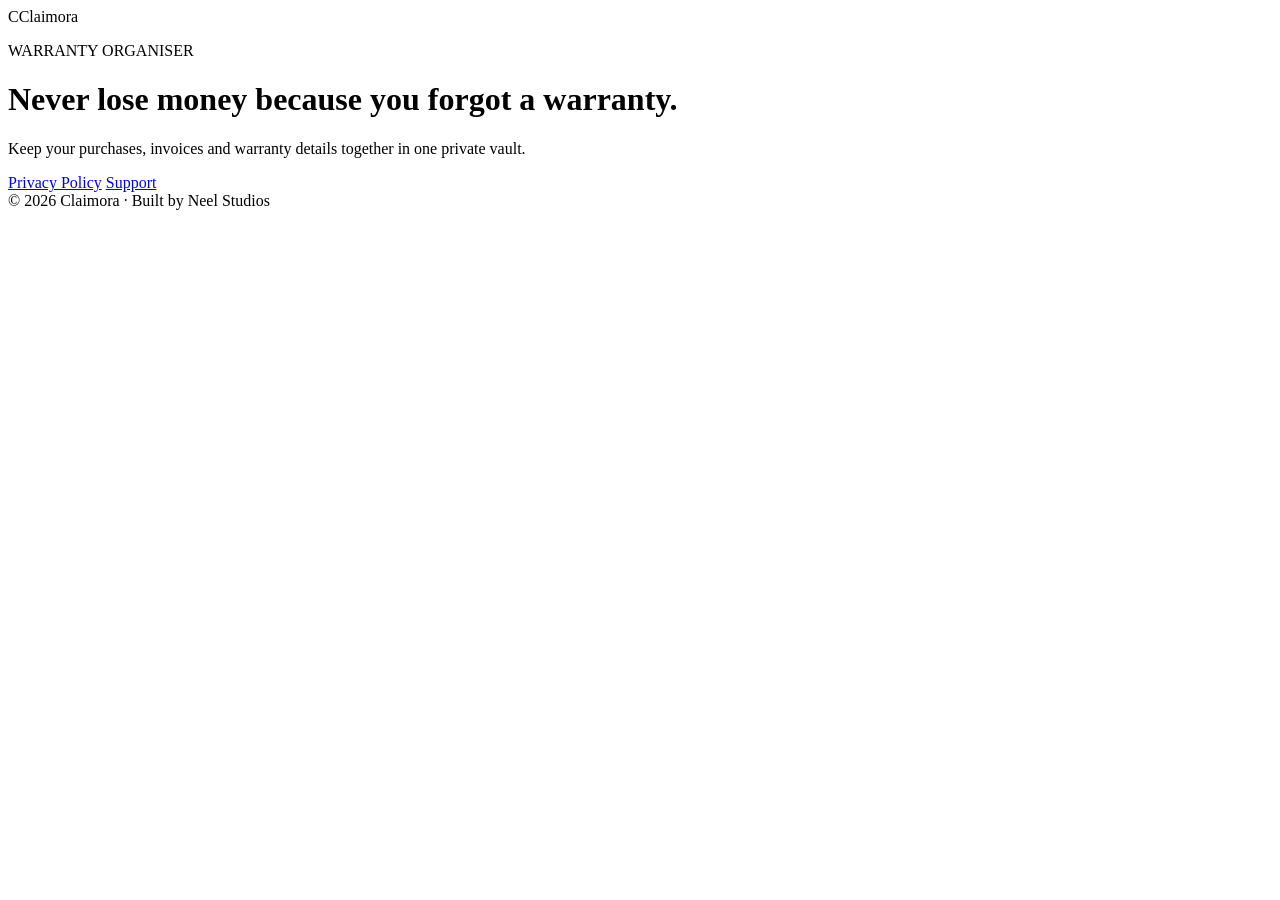
==== index.html @ 6697b38b "Add Claimora website homepage" ====
<!doctype html>
<html lang="en-AU">
<head>
  <meta charset="utf-8">
  <meta name="viewport" content="width=device-width, initial-scale=1">
  <meta name="description" content="Claimora — keep your purchases, invoices and warranty details together in one private vault.">
  <title>Claimora</title>
  <link rel="stylesheet" href="assets/style.css">
</head>
<body>
  <main class="shell hero">
    <div class="brand"><span class="brand-mark">C</span><span>Claimora</span></div>
    <p class="eyebrow">WARRANTY ORGANISER</p>
    <h1>Never lose money because you forgot a warranty.</h1>
    <p class="lead">Keep your purchases, invoices and warranty details together in one private vault.</p>
    <div class="actions">
      <a class="button" href="privacy/">Privacy Policy</a>
      <a class="button secondary" href="support/">Support</a>
    </div>
  </main>
  <footer class="shell footer">© 2026 Claimora · Built by Neel Studios</footer>
</body>
</html>
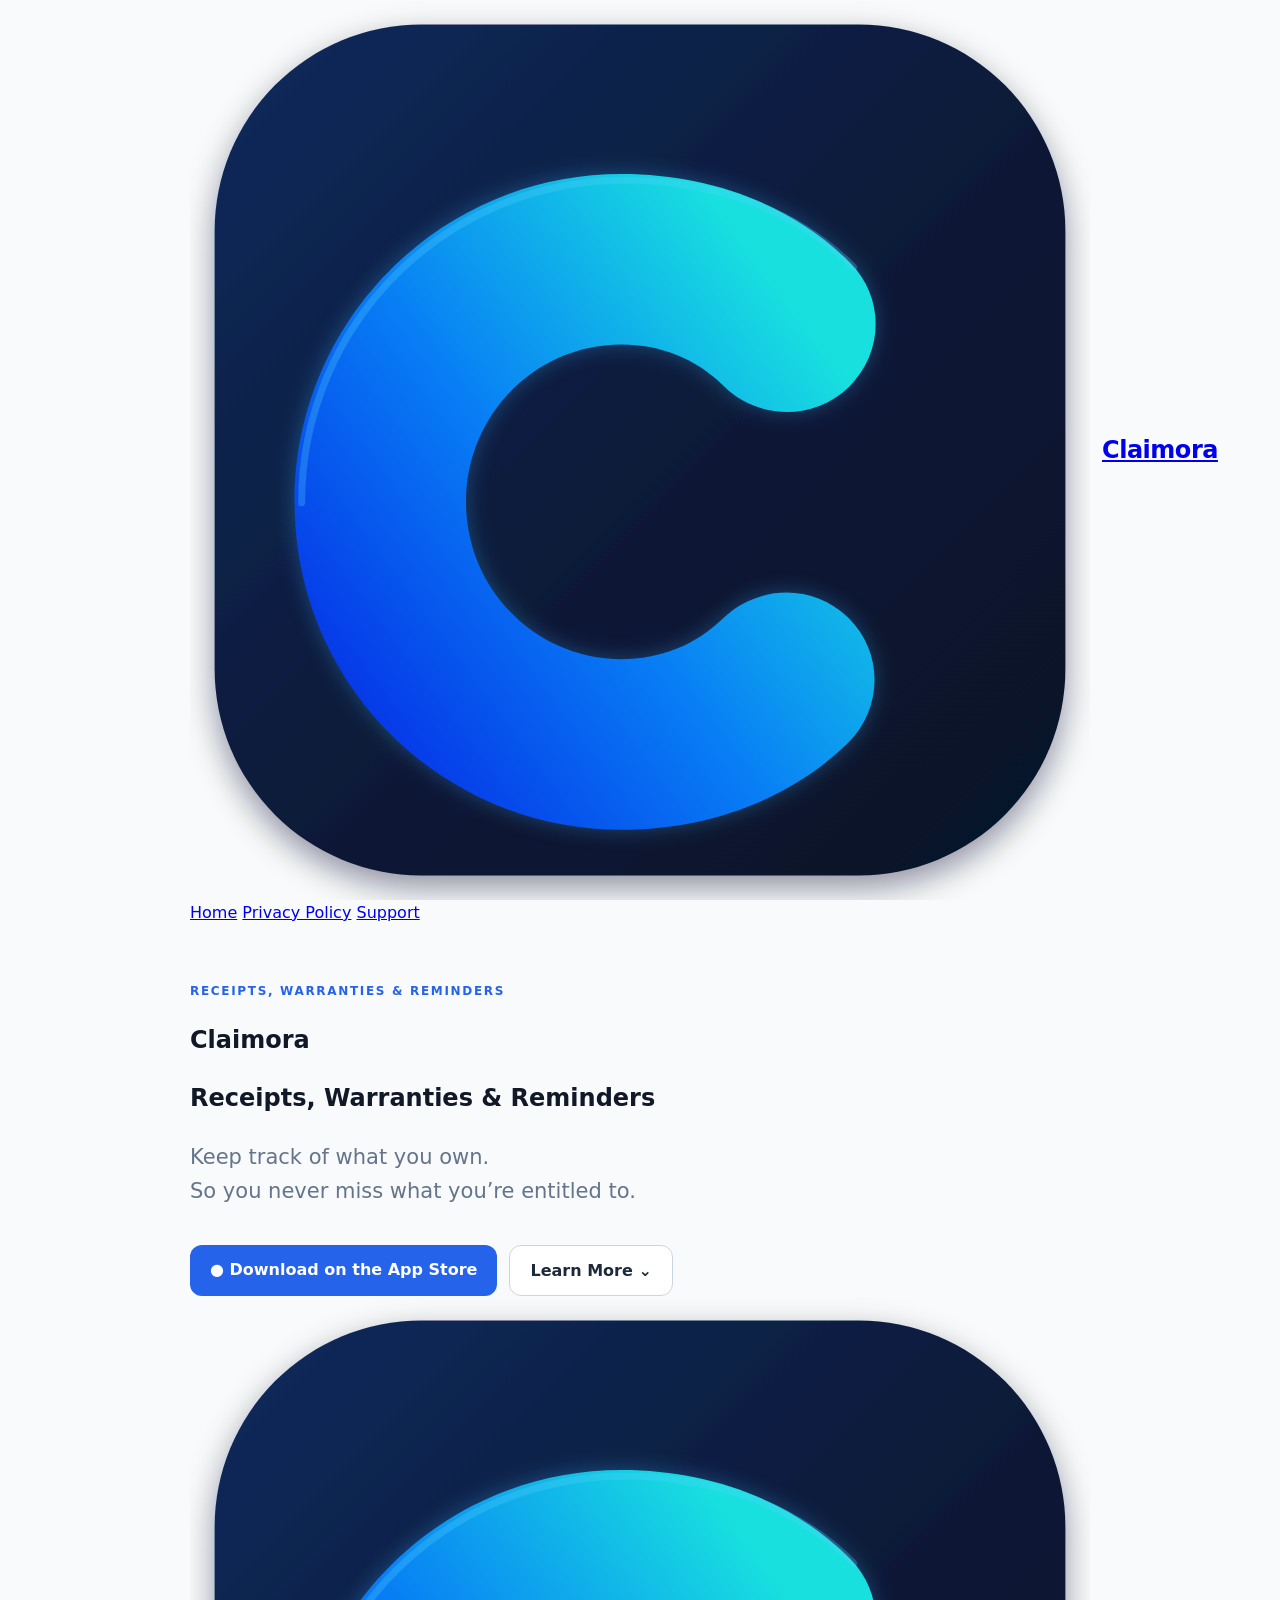
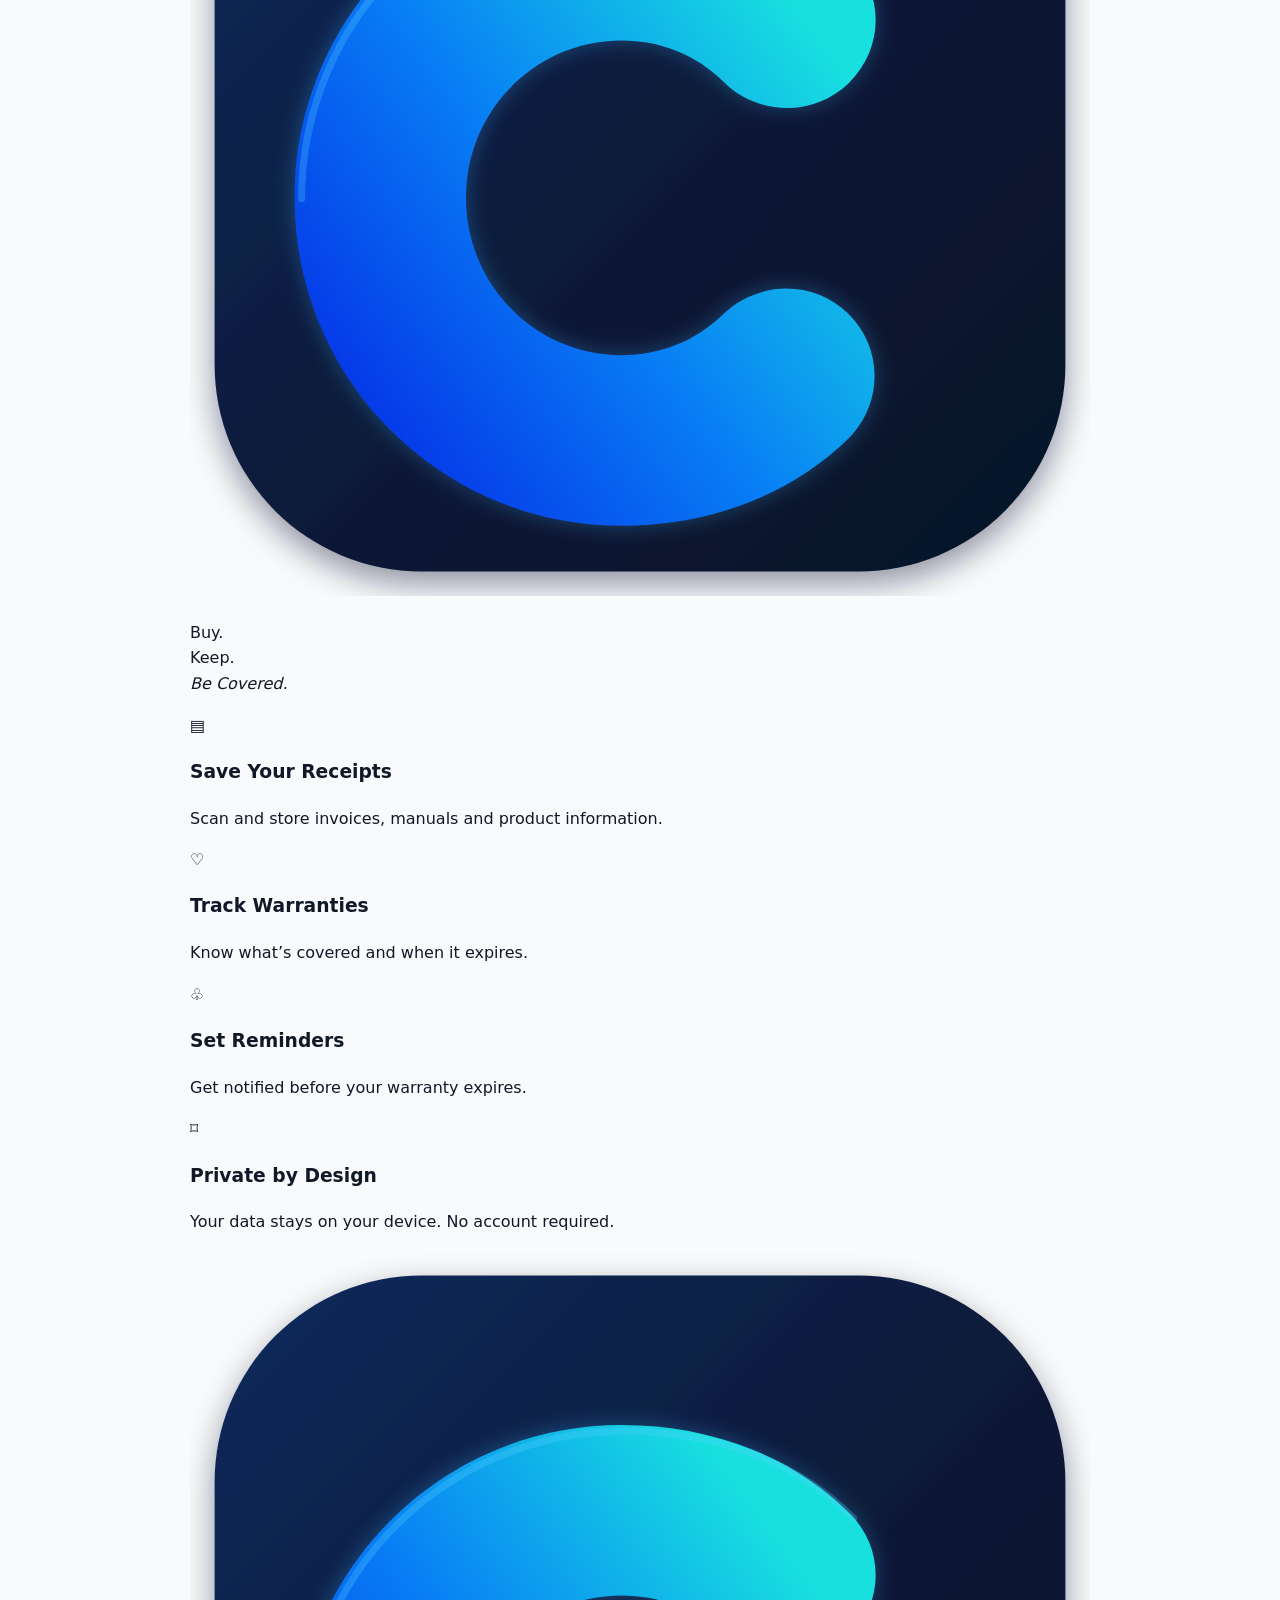
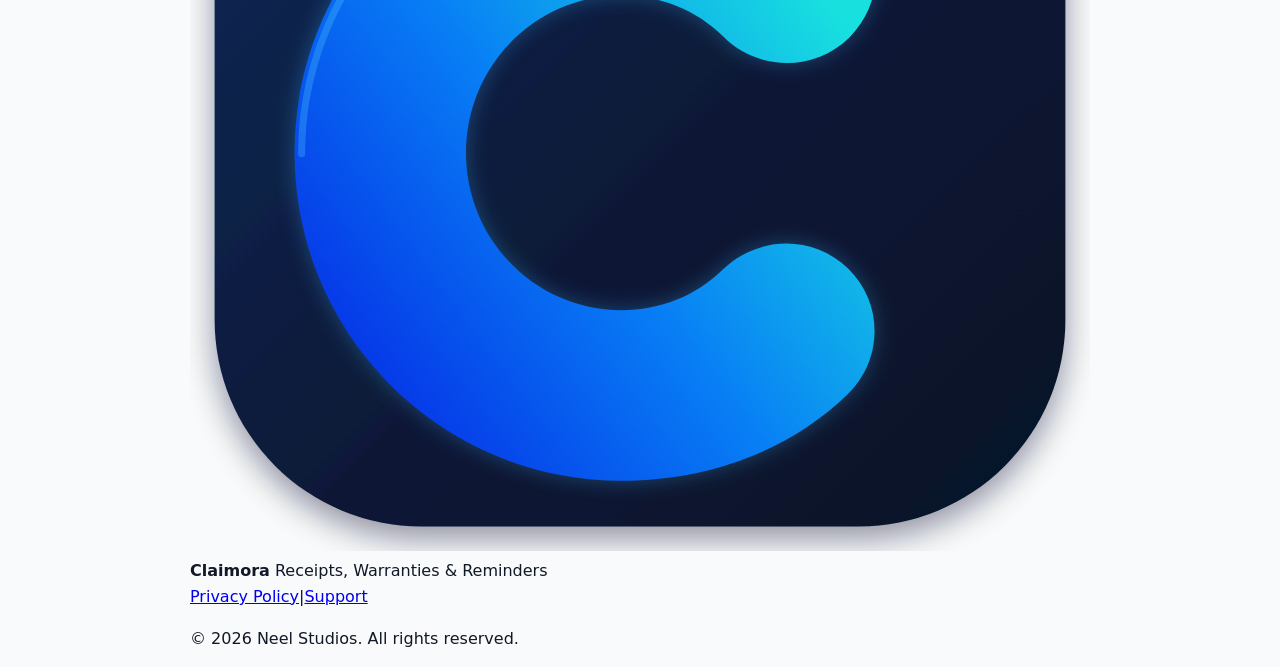
==== commit 161c9f13: "Redesign Claimora homepage" ====
--- a/index.html
+++ b/index.html
@@ -3,21 +3,87 @@
 <head>
   <meta charset="utf-8">
   <meta name="viewport" content="width=device-width, initial-scale=1">
-  <meta name="description" content="Claimora — keep your purchases, invoices and warranty details together in one private vault.">
-  <title>Claimora</title>
+  <meta name="description" content="Claimora — receipts, warranties and reminders, kept together in one private vault.">
+  <title>Claimora — Receipts, Warranties &amp; Reminders</title>
+  <link rel="icon" href="assets/claimora-logo.svg" type="image/svg+xml">
   <link rel="stylesheet" href="assets/style.css">
 </head>
 <body>
-  <main class="shell hero">
-    <div class="brand"><span class="brand-mark">C</span><span>Claimora</span></div>
-    <p class="eyebrow">WARRANTY ORGANISER</p>
-    <h1>Never lose money because you forgot a warranty.</h1>
-    <p class="lead">Keep your purchases, invoices and warranty details together in one private vault.</p>
-    <div class="actions">
-      <a class="button" href="privacy/">Privacy Policy</a>
-      <a class="button secondary" href="support/">Support</a>
+  <header class="site-header">
+    <div class="shell nav">
+      <a class="brand" href="./" aria-label="Claimora home">
+        <img class="brand-logo" src="assets/claimora-logo.svg" alt="Claimora logo">
+        <span>Claimora</span>
+      </a>
+      <nav aria-label="Main navigation">
+        <a class="active" href="./">Home</a>
+        <a href="privacy/">Privacy Policy</a>
+        <a href="support/">Support</a>
+      </nav>
     </div>
+  </header>
+
+  <main>
+    <section class="hero-section">
+      <div class="shell hero-grid">
+        <div class="hero-copy">
+          <p class="eyebrow">RECEIPTS, WARRANTIES &amp; REMINDERS</p>
+          <h1>Claimora</h1>
+          <h2>Receipts, Warranties &amp; Reminders</h2>
+          <p class="lead">Keep track of what you own.<br>So you never miss what you’re entitled to.</p>
+          <div class="actions">
+            <span class="button app-store"><span class="apple-mark" aria-hidden="true">●</span> Download on the App Store</span>
+            <a class="button secondary" href="#features">Learn More <span aria-hidden="true">⌄</span></a>
+          </div>
+        </div>
+
+        <div class="hero-visual" aria-label="Claimora app icon and tagline">
+          <img src="assets/claimora-logo.svg" alt="Claimora app icon">
+          <p>Buy.<br>Keep.<br><em>Be Covered.</em></p>
+        </div>
+      </div>
+    </section>
+
+    <section id="features" class="features-section">
+      <div class="shell feature-grid">
+        <article class="feature-card receipt">
+          <div class="feature-icon" aria-hidden="true">▤</div>
+          <h3>Save Your Receipts</h3>
+          <p>Scan and store invoices, manuals and product information.</p>
+        </article>
+        <article class="feature-card warranty">
+          <div class="feature-icon" aria-hidden="true">♡</div>
+          <h3>Track Warranties</h3>
+          <p>Know what’s covered and when it expires.</p>
+        </article>
+        <article class="feature-card reminders">
+          <div class="feature-icon" aria-hidden="true">♧</div>
+          <h3>Set Reminders</h3>
+          <p>Get notified before your warranty expires.</p>
+        </article>
+        <article class="feature-card privacy">
+          <div class="feature-icon" aria-hidden="true">⌑</div>
+          <h3>Private by Design</h3>
+          <p>Your data stays on your device. No account required.</p>
+        </article>
+      </div>
+    </section>
   </main>
-  <footer class="shell footer">© 2026 Claimora · Built by Neel Studios</footer>
+
+  <footer class="site-footer">
+    <div class="shell footer-grid">
+      <div class="footer-brand">
+        <img src="assets/claimora-logo.svg" alt="Claimora logo">
+        <div>
+          <strong>Claimora</strong>
+          <span>Receipts, Warranties &amp; Reminders</span>
+        </div>
+      </div>
+      <div class="footer-right">
+        <div><a href="privacy/">Privacy Policy</a><span>|</span><a href="support/">Support</a></div>
+        <p>© 2026 Neel Studios. All rights reserved.</p>
+      </div>
+    </div>
+  </footer>
 </body>
 </html>
--- a/assets/style.css
+++ b/assets/style.css
@@ -0,0 +1 @@
+:root{font-family:-apple-system,BlinkMacSystemFont,"SF Pro Display","SF Pro Text",system-ui,sans-serif;color:#111827;background:#f8fafc;line-height:1.6}*{box-sizing:border-box}body{margin:0;min-height:100vh}.shell{width:min(900px,calc(100% - 40px));margin:0 auto}.hero{min-height:calc(100vh - 72px);display:flex;flex-direction:column;justify-content:center;padding:72px 0}.brand{display:flex;align-items:center;gap:12px;font-size:24px;font-weight:700;letter-spacing:-.02em}.brand-mark{width:42px;height:42px;display:grid;place-items:center;border-radius:12px;background:#2563eb;color:white;font-weight:800}.eyebrow{margin:56px 0 12px;font-size:12px;font-weight:700;letter-spacing:.14em;color:#2563eb}.hero h1{max-width:760px;margin:0;font-size:clamp(42px,7vw,72px);line-height:1.02;letter-spacing:-.045em}.lead{max-width:650px;margin:24px 0 0;font-size:21px;color:#64748b}.actions{display:flex;gap:12px;margin-top:36px;flex-wrap:wrap}.button{display:inline-block;padding:12px 20px;border-radius:12px;background:#2563eb;color:white;text-decoration:none;font-weight:650}.button.secondary{background:white;color:#1e293b;border:1px solid #cbd5e1}.page{padding:64px 0 80px}.page h1{font-size:48px;line-height:1.1;letter-spacing:-.035em;margin:28px 0 10px}.page h2{margin-top:42px;font-size:25px;line-height:1.25}.page p,.page li{font-size:17px;color:#334155}.page .muted{color:#64748b;font-size:15px}.page a{color:#2563eb}.footer{padding:24px 0 36px;color:#64748b;font-size:14px;border-top:1px solid #e2e8f0}.back{color:#2563eb;text-decoration:none;font-weight:600}.card{margin-top:28px;padding:24px;border:1px solid #e2e8f0;border-radius:16px;background:white}@media(max-width:600px){.shell{width:min(100% - 28px,900px)}.hero{padding:48px 0}.eyebrow{margin-top:44px}.lead{font-size:18px}.page{padding:42px 0 60px}.page h1{font-size:38px}.page p,.page li{font-size:16px}}
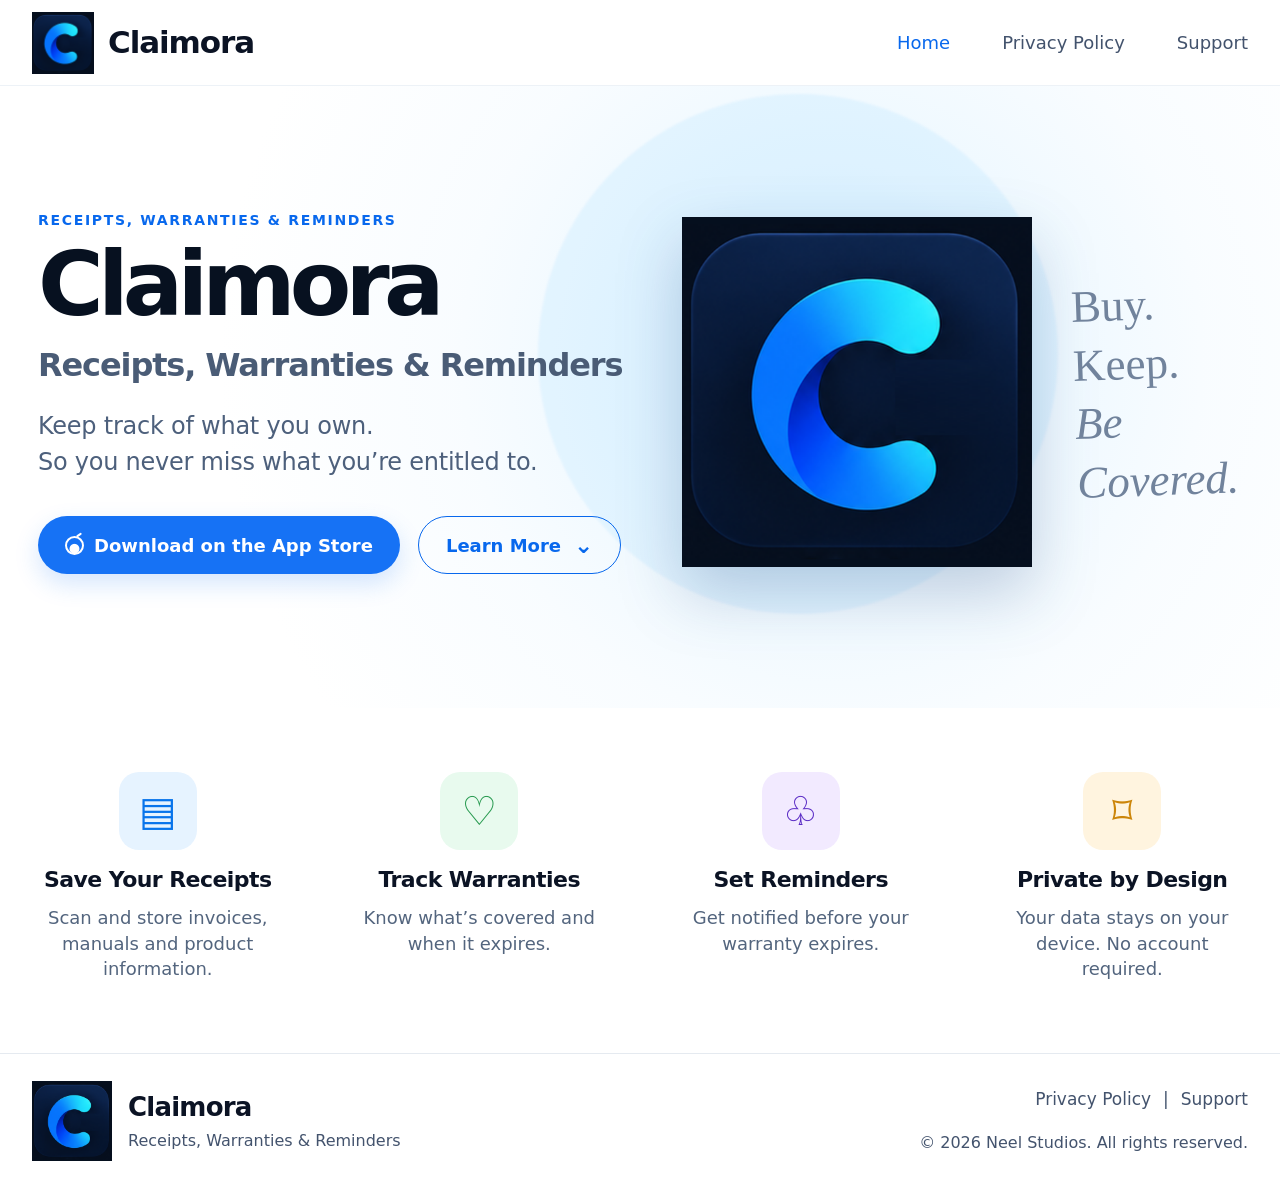
==== commit 1fe54ab3: "Use supplied Claimora PNG logo" ====
--- a/index.html
+++ b/index.html
@@ -5,14 +5,14 @@
   <meta name="viewport" content="width=device-width, initial-scale=1">
   <meta name="description" content="Claimora — receipts, warranties and reminders, kept together in one private vault.">
   <title>Claimora — Receipts, Warranties &amp; Reminders</title>
-  <link rel="icon" href="assets/claimora-logo.svg" type="image/svg+xml">
+  <link rel="icon" href="assets/logo/claimora-icon.png" type="image/png">
   <link rel="stylesheet" href="assets/style.css">
 </head>
 <body>
   <header class="site-header">
     <div class="shell nav">
       <a class="brand" href="./" aria-label="Claimora home">
-        <img class="brand-logo" src="assets/claimora-logo.svg" alt="Claimora logo">
+        <img class="brand-logo" src="assets/logo/claimora-icon.png" alt="Claimora logo">
         <span>Claimora</span>
       </a>
       <nav aria-label="Main navigation">
@@ -38,7 +38,7 @@
         </div>
 
         <div class="hero-visual" aria-label="Claimora app icon and tagline">
-          <img src="assets/claimora-logo.svg" alt="Claimora app icon">
+          <img src="assets/logo/claimora-icon.png" alt="Claimora app icon">
           <p>Buy.<br>Keep.<br><em>Be Covered.</em></p>
         </div>
       </div>
@@ -73,7 +73,7 @@
   <footer class="site-footer">
     <div class="shell footer-grid">
       <div class="footer-brand">
-        <img src="assets/claimora-logo.svg" alt="Claimora logo">
+        <img src="assets/logo/claimora-icon.png" alt="Claimora logo">
         <div>
           <strong>Claimora</strong>
           <span>Receipts, Warranties &amp; Reminders</span>
--- a/assets/style.css
+++ b/assets/style.css
@@ -1 +1 @@
-:root{font-family:-apple-system,BlinkMacSystemFont,"SF Pro Display","SF Pro Text",system-ui,sans-serif;color:#111827;background:#f8fafc;line-height:1.6}*{box-sizing:border-box}body{margin:0;min-height:100vh}.shell{width:min(900px,calc(100% - 40px));margin:0 auto}.hero{min-height:calc(100vh - 72px);display:flex;flex-direction:column;justify-content:center;padding:72px 0}.brand{display:flex;align-items:center;gap:12px;font-size:24px;font-weight:700;letter-spacing:-.02em}.brand-mark{width:42px;height:42px;display:grid;place-items:center;border-radius:12px;background:#2563eb;color:white;font-weight:800}.eyebrow{margin:56px 0 12px;font-size:12px;font-weight:700;letter-spacing:.14em;color:#2563eb}.hero h1{max-width:760px;margin:0;font-size:clamp(42px,7vw,72px);line-height:1.02;letter-spacing:-.045em}.lead{max-width:650px;margin:24px 0 0;font-size:21px;color:#64748b}.actions{display:flex;gap:12px;margin-top:36px;flex-wrap:wrap}.button{display:inline-block;padding:12px 20px;border-radius:12px;background:#2563eb;color:white;text-decoration:none;font-weight:650}.button.secondary{background:white;color:#1e293b;border:1px solid #cbd5e1}.page{padding:64px 0 80px}.page h1{font-size:48px;line-height:1.1;letter-spacing:-.035em;margin:28px 0 10px}.page h2{margin-top:42px;font-size:25px;line-height:1.25}.page p,.page li{font-size:17px;color:#334155}.page .muted{color:#64748b;font-size:15px}.page a{color:#2563eb}.footer{padding:24px 0 36px;color:#64748b;font-size:14px;border-top:1px solid #e2e8f0}.back{color:#2563eb;text-decoration:none;font-weight:600}.card{margin-top:28px;padding:24px;border:1px solid #e2e8f0;border-radius:16px;background:white}@media(max-width:600px){.shell{width:min(100% - 28px,900px)}.hero{padding:48px 0}.eyebrow{margin-top:44px}.lead{font-size:18px}.page{padding:42px 0 60px}.page h1{font-size:38px}.page p,.page li{font-size:16px}}
+:root{font-family:-apple-system,BlinkMacSystemFont,"SF Pro Display","SF Pro Text",system-ui,sans-serif;color:#0b1324;background:#fff;line-height:1.5;-webkit-font-smoothing:antialiased}*{box-sizing:border-box}html{scroll-behavior:smooth}body{margin:0;min-height:100vh;background:#fff}.shell{width:min(1400px,calc(100% - 64px));margin:0 auto}.site-header{height:86px;background:rgba(255,255,255,.94);border-bottom:1px solid #edf2f7;position:relative;z-index:2}.nav{height:100%;display:flex;align-items:center;justify-content:space-between}.brand{display:flex;align-items:center;gap:14px;color:#0b1324;text-decoration:none;font-size:31px;font-weight:750;letter-spacing:-.035em}.brand-logo{width:62px;height:62px;display:block}.nav nav{display:flex;align-items:center;gap:52px}.nav nav a{color:#43536d;text-decoration:none;font-size:18px;font-weight:500}.nav nav a:hover,.nav nav a.active{color:#0868ed}.hero-section{position:relative;overflow:hidden;background:radial-gradient(circle at 65% 44%,#d9f1ff 0,#edf8ff 22%,rgba(248,252,255,.92) 42%,#fff 68%);padding:76px 0 86px}.hero-section:before{content:"";position:absolute;width:520px;height:520px;border-radius:50%;background:rgba(169,221,255,.22);left:42%;top:8px;filter:blur(1px)}.hero-grid{position:relative;z-index:1;display:grid;grid-template-columns:1.03fr .97fr;align-items:center;gap:50px;min-height:460px}.hero-copy{padding-left:6px}.eyebrow{margin:0 0 10px;font-size:14px;font-weight:750;letter-spacing:.12em;color:#0868ed}.hero-copy h1{margin:0;font-size:clamp(68px,7vw,104px);line-height:.98;letter-spacing:-.065em;color:#071120}.hero-copy h2{margin:18px 0 0;font-size:clamp(25px,2.5vw,38px);line-height:1.15;letter-spacing:-.035em;font-weight:650;color:#4a5c76}.lead{margin:25px 0 0;font-size:24px;line-height:1.5;color:#4d607c;letter-spacing:-.01em}.actions{display:flex;gap:18px;align-items:center;margin-top:36px;flex-wrap:wrap}.button{display:inline-flex;align-items:center;justify-content:center;gap:10px;min-height:58px;padding:0 27px;border-radius:30px;background:#1672f5;color:#fff;text-decoration:none;font-size:18px;font-weight:650;box-shadow:0 10px 24px rgba(22,114,245,.18)}.button.secondary{background:transparent;color:#0868ed;border:1.8px solid #0868ed;box-shadow:none}.button.secondary span{font-size:23px;line-height:0;margin-left:3px}.apple-mark{font-size:13px;width:19px;height:19px;border:2px solid currentColor;border-radius:50%;display:inline-grid;place-items:center;position:relative}.apple-mark:after{content:"";width:6px;height:2px;background:currentColor;position:absolute;top:-4px;right:0;transform:rotate(-35deg);border-radius:2px}.hero-visual{display:flex;align-items:center;justify-content:center;gap:42px}.hero-visual img{width:min(350px,31vw);height:auto;border-radius:0;filter:drop-shadow(0 26px 32px rgba(13,56,116,.22))}.hero-visual p{margin:0;font-family:"Bradley Hand","Segoe Print","Comic Sans MS",cursive;font-size:45px;line-height:1.3;color:#71839c;transform:rotate(-2deg)}.hero-visual em{font-style:italic}.features-section{background:#fff;padding:64px 0 72px}.feature-grid{display:grid;grid-template-columns:repeat(4,1fr);gap:70px}.feature-card{text-align:center}.feature-icon{width:78px;height:78px;margin:0 auto 17px;border-radius:20px;display:grid;place-items:center;font-size:40px;font-weight:500}.receipt .feature-icon{background:#e6f3ff;color:#0874eb}.warranty .feature-icon{background:#e8faee;color:#24984d}.reminders .feature-icon{background:#f2eaff;color:#5a2bc5}.privacy .feature-icon{background:#fff4df;color:#cc8509}.feature-card h3{margin:0;font-size:22px;line-height:1.2;letter-spacing:-.025em}.feature-card p{max-width:270px;margin:12px auto 0;font-size:18px;line-height:1.4;color:#53657e}.site-footer{border-top:1px solid #e5eaf0;background:#fff;padding:27px 0 34px}.footer-grid{display:flex;align-items:center;justify-content:space-between;gap:30px}.footer-brand{display:flex;align-items:center;gap:16px}.footer-brand img{width:80px;height:80px}.footer-brand strong{display:block;font-size:26px;letter-spacing:-.03em}.footer-brand span{display:block;margin-top:2px;font-size:16px;color:#43536d}.footer-right{text-align:right;color:#43536d;font-size:17px}.footer-right a{color:#43536d;text-decoration:none}.footer-right a:hover{color:#0868ed}.footer-right>div{display:flex;justify-content:flex-end;gap:12px}.footer-right p{margin:18px 0 0;font-size:16px}.page{padding:64px 0 80px}.page h1{font-size:48px;line-height:1.1;letter-spacing:-.035em;margin:28px 0 10px}.page h2{margin-top:42px;font-size:25px;line-height:1.25}.page p,.page li{font-size:17px;color:#334155}.page .muted{color:#64748b;font-size:15px}.page a{color:#2563eb}.card{margin-top:28px;padding:24px;border:1px solid #e2e8f0;border-radius:16px;background:white}.back{color:#2563eb;text-decoration:none;font-weight:600}@media(max-width:1050px){.shell{width:min(100% - 44px,1400px)}.hero-grid{grid-template-columns:1fr;gap:45px;text-align:center}.hero-copy{padding-left:0}.hero-visual{justify-content:center}.hero-section{padding-top:58px}.feature-grid{gap:35px}.nav nav{gap:28px}}@media(max-width:760px){.shell{width:min(100% - 28px,1400px)}.site-header{height:auto;padding:14px 0}.nav{gap:16px;flex-wrap:wrap}.brand{font-size:25px}.brand-logo{width:48px;height:48px}.nav nav{width:100%;justify-content:space-between;gap:12px}.nav nav a{font-size:15px}.hero-section{padding:48px 0 58px}.hero-copy h1{font-size:64px}.hero-copy h2{font-size:25px}.lead{font-size:19px}.actions{justify-content:center;margin-top:28px}.button{width:100%;font-size:17px}.hero-visual{gap:18px;flex-direction:column}.hero-visual img{width:min(280px,68vw)}.hero-visual p{font-size:35px}.features-section{padding:50px 0 55px}.feature-grid{grid-template-columns:1fr 1fr;gap:44px 20px}.feature-icon{width:68px;height:68px;font-size:34px}.feature-card h3{font-size:19px}.feature-card p{font-size:16px}.footer-grid{align-items:flex-start;flex-direction:column}.footer-right{text-align:left;width:100%}.footer-right>div{justify-content:flex-start}.footer-brand img{width:65px;height:65px}.footer-brand strong{font-size:22px}}@media(max-width:450px){.nav nav a{font-size:14px}.feature-grid{grid-template-columns:1fr}.feature-card p{max-width:300px}.hero-copy h1{font-size:58px}.hero-visual p{font-size:31px}}
